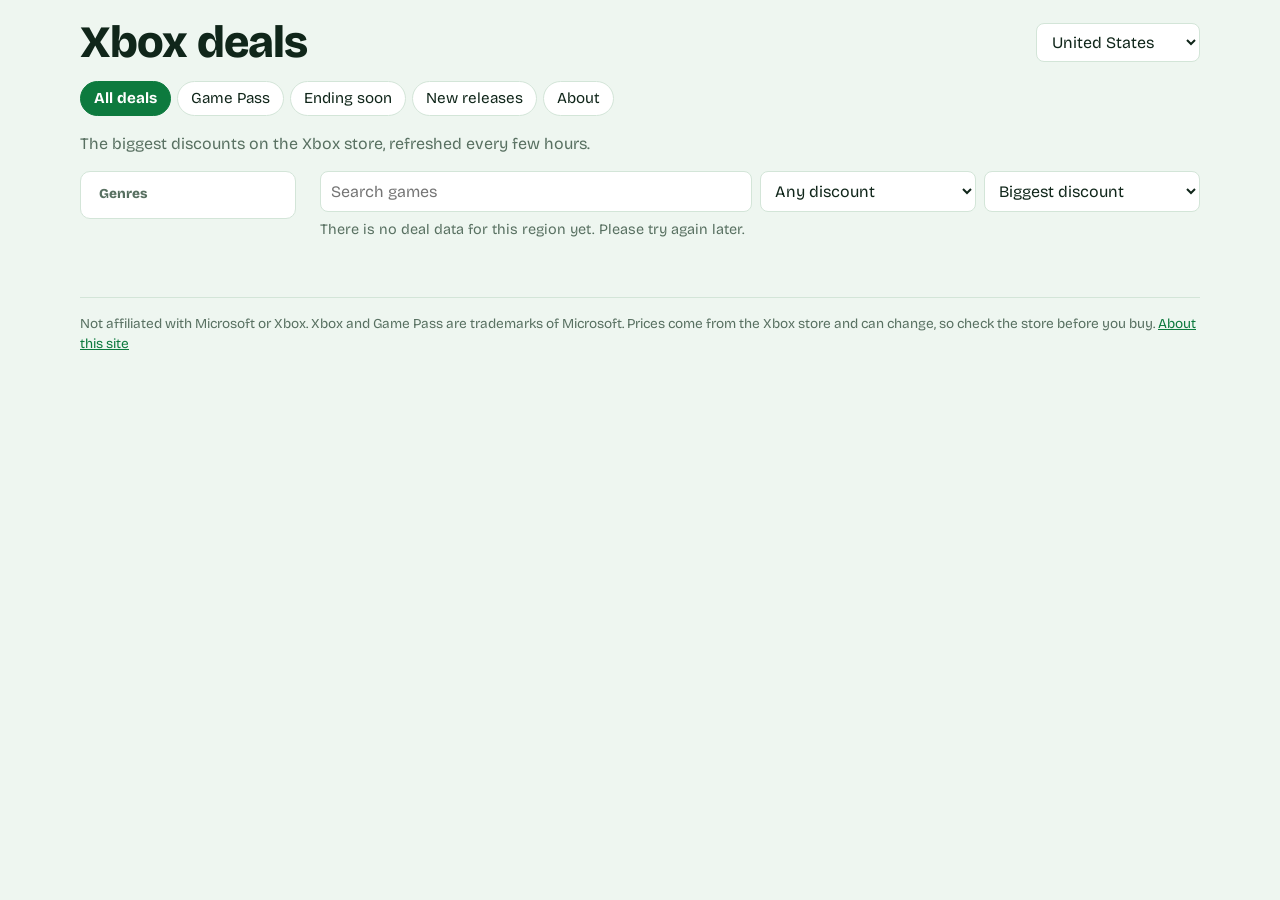
==== index.html @ 134c4889 "Add files via upload" ====
<!DOCTYPE html>
<html lang="en">
<head>
<meta charset="utf-8">
<meta name="viewport" content="width=device-width, initial-scale=1">
<title>Xbox deals | Xbox Deals</title>
<meta name="description" content="Browse the biggest current discounts on Xbox games, filtered by genre and region.">
<link rel="stylesheet" href="https://fonts.googleapis.com/css2?family=Bricolage+Grotesque:opsz,wght@12..96,500;12..96,800&display=swap">
<link rel="stylesheet" href="style.css">
</head>
<body data-view="all">
<div class="wrap">
  <header class="top">
    <h1>Xbox deals</h1>
    <select id="mk" aria-label="Region"></select>
  </header>
  <nav class="nav" aria-label="Pages"><a href="index.html" aria-current="page">All deals</a><a href="game-pass.html">Game Pass</a><a href="ending-soon.html">Ending soon</a><a href="new-releases.html">New releases</a><a href="about.html">About</a></nav>
  <p class="sub">The biggest discounts on the Xbox store, refreshed every few hours.</p>
  <div class="layout">
    <aside id="side" class="side" aria-label="Genres"><h2>Genres</h2><div id="genres"></div></aside>
    <div class="content">
      <button id="gtoggle" class="gtoggle" type="button">Genres: All</button>
      <div class="tools">
        <input id="q" type="search" placeholder="Search games" aria-label="Search games">
        <select id="min" aria-label="Minimum discount">
          <option value="0">Any discount</option><option value="25">25% or more</option>
          <option value="50">50% or more</option><option value="75">75% or more</option>
          <option value="90">90% or more</option>
        </select>
        <select id="sort" aria-label="Sort">
          <option value="pct">Biggest discount</option><option value="price">Lowest price</option>
          <option value="rc">Best selling (by rating count)</option><option value="new">Newest releases</option>
          <option value="end">Ending soon</option><option value="name">Name</option>
        </select>
      </div>
      <p id="meta" role="status"></p>
      <main id="grid"></main>
      <nav id="pager" class="pager" hidden aria-label="Result pages">
        <button id="prev">Previous</button><span id="pg"></span><button id="next">Next</button>
      </nav>
    </div>
  </div>
  <footer class="foot">Not affiliated with Microsoft or Xbox. Xbox and Game Pass are trademarks of Microsoft. Prices come from the Xbox store and can change, so check the store before you buy. <a href="about.html">About this site</a></footer>
</div>
<noscript>This site needs JavaScript to show the deals.</noscript>
<script src="site.js"></script>
</body>
</html>
---- style.css ----
:root{--bg:#eef6f0;--card:#fff;--ink:#10261a;--muted:#587061;--line:#d3e5d8;--accent:#0d7a3e;--on-accent:#fff;color-scheme:light}
@media (prefers-color-scheme:dark){:root{--bg:#0d1a12;--card:#14251b;--ink:#e5f2e9;--muted:#8fb09b;--line:#25392c;--accent:#4fd37f;--on-accent:#05210f;color-scheme:dark}}
*{box-sizing:border-box}
html,body{margin:0;background:var(--bg);color:var(--ink);font:16px/1.45 "Bricolage Grotesque",system-ui,-apple-system,"Segoe UI",Roboto,sans-serif}
.wrap{max-width:72rem;margin:0 auto;padding:1.25rem 1rem 3rem}
.top{display:flex;flex-wrap:wrap;align-items:center;justify-content:space-between;gap:.75rem;margin-bottom:1rem}
h1{margin:0;font-size:clamp(1.8rem,5vw,2.8rem);font-weight:800;letter-spacing:-.02em;line-height:1}
.layout{display:grid;grid-template-columns:13.5rem minmax(0,1fr);gap:1.5rem;align-items:start}
.side{position:sticky;top:1rem;max-height:calc(100vh - 2rem);overflow-y:auto;background:var(--card);border:1px solid var(--line);border-radius:10px;padding:.5rem}
.side h2{margin:.25rem .6rem .4rem;font-size:.85rem;font-weight:800;color:var(--muted)}
.gbtn{display:flex;justify-content:space-between;gap:.5rem;width:100%;text-align:left;border:0;background:transparent;border-radius:6px;padding:.4rem .6rem;font-size:.95rem}
.gbtn span{color:var(--muted);font-variant-numeric:tabular-nums}
.gbtn:hover{background:var(--bg)}
.gbtn[aria-current=true]{background:var(--accent);color:var(--on-accent);font-weight:700}
.gbtn[aria-current=true] span{color:inherit;opacity:.8}
.gtoggle{display:none}
.tools{display:grid;grid-template-columns:2fr 1fr 1fr;gap:.5rem;margin-bottom:.5rem}
.row{display:flex;gap:.5rem;align-items:center}
input,select,button{font:inherit;color:inherit;background:var(--card);border:1px solid var(--line);border-radius:8px;padding:.5rem .65rem;min-width:0}
button{cursor:pointer;font-weight:500}
button.primary{background:var(--accent);border-color:var(--accent);color:var(--on-accent)}
button:disabled{opacity:.6;cursor:progress}
input:focus-visible,select:focus-visible,button:focus-visible,a:focus-visible{outline:2px solid var(--accent);outline-offset:2px}
#meta{margin:.25rem 0 1rem;color:var(--muted);font-size:.9rem;min-height:1.3em}
#grid{display:grid;grid-template-columns:repeat(auto-fill,minmax(10.5rem,1fr));gap:1rem}
.card{background:var(--card);border:1px solid var(--line);border-radius:10px;overflow:hidden;display:flex;flex-direction:column}
.poster{position:relative;display:block;aspect-ratio:2/3;background:var(--line)}
.poster img{width:100%;height:100%;object-fit:cover;display:block}
.tag{position:absolute;left:.4rem;top:.4rem;background:var(--accent);color:var(--on-accent);font-weight:800;font-size:.85rem;line-height:1;padding:.25rem .4rem;border-radius:4px}
.gp{position:absolute;left:.5rem;bottom:.5rem;background:var(--ink);color:var(--bg);font-weight:800;font-size:.75rem;line-height:1;padding:.3rem .45rem;border-radius:4px}
.info{padding:.65rem .7rem .8rem;display:flex;flex-direction:column;gap:.15rem;flex:1}
.name{font-weight:800;color:var(--ink);text-decoration:none;overflow-wrap:anywhere;line-height:1.2}
.name:hover{color:var(--accent)}
.pub{font-size:.8rem;color:var(--muted)}
.price{margin-top:auto;padding-top:.4rem;display:flex;align-items:baseline;gap:.5rem}
.price strong{font-size:1.2rem}
.price s{color:var(--muted);font-size:.9rem}
.end{font-size:.8rem;color:var(--muted)}
.msg{grid-column:1/-1;margin:0;padding:2rem 1rem;text-align:center;color:var(--muted)}
.pager{display:flex;justify-content:center;align-items:center;gap:1rem;margin-top:1.5rem}
.pager[hidden]{display:none}
@media (max-width:48rem){.layout{grid-template-columns:1fr}.side{display:none;position:static;max-height:none}.side.open{display:block;margin-bottom:.75rem}.gtoggle{display:inline-block;margin-bottom:.75rem}}
@media (max-width:34rem){.tools{grid-template-columns:1fr 1fr}.tools input{grid-column:1/-1}}
.nav{display:flex;flex-wrap:wrap;gap:.4rem;margin-bottom:1rem}
.nav a{padding:.35rem .8rem;border:1px solid var(--line);border-radius:999px;background:var(--card);color:var(--ink);text-decoration:none;font-size:.95rem}
.nav a:hover{border-color:var(--accent)}
.nav a[aria-current=page]{background:var(--accent);border-color:var(--accent);color:var(--on-accent);font-weight:700}
.sub{margin:0 0 1rem;color:var(--muted)}
.foot{margin-top:2.5rem;padding-top:1rem;border-top:1px solid var(--line);color:var(--muted);font-size:.85rem}
.foot a{color:var(--accent)}
.prose{max-width:42rem}
.prose h2{margin:1.5rem 0 .4rem;font-size:1.2rem}
.prose p{margin:.4rem 0}
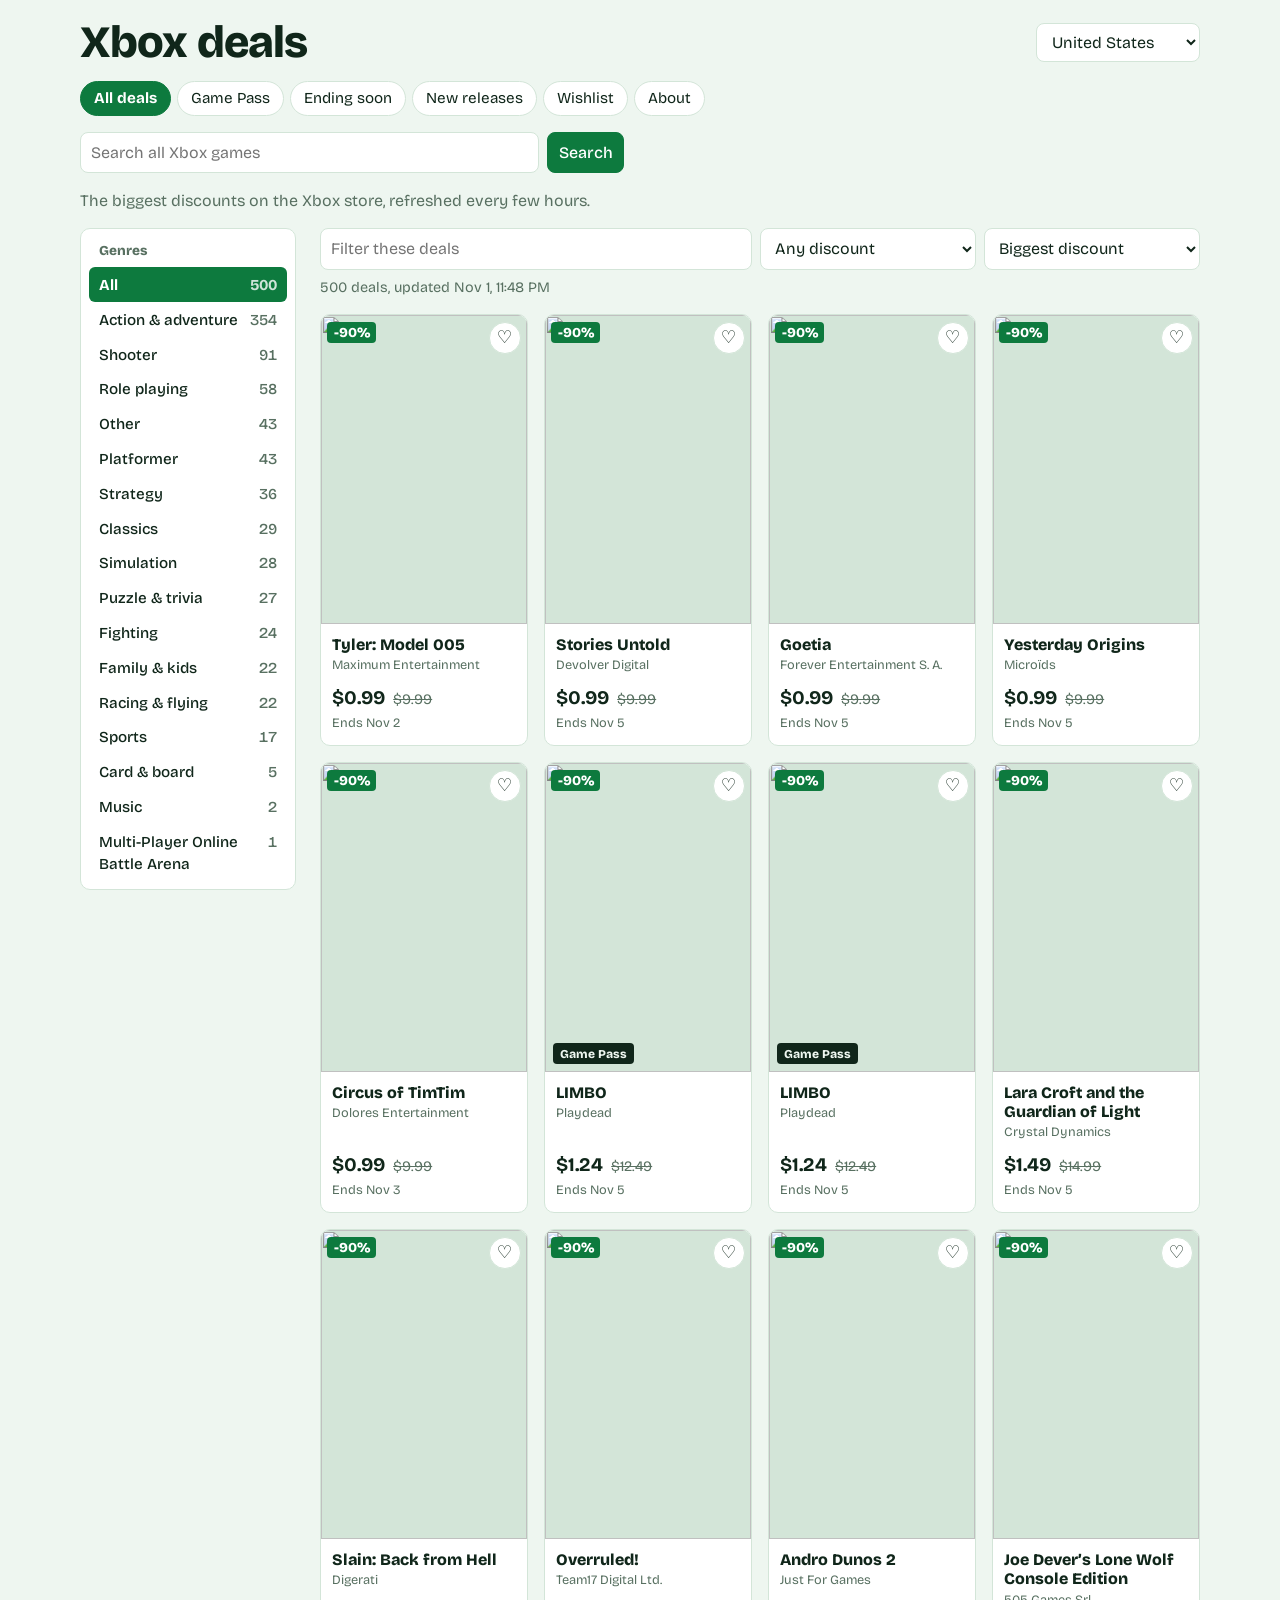
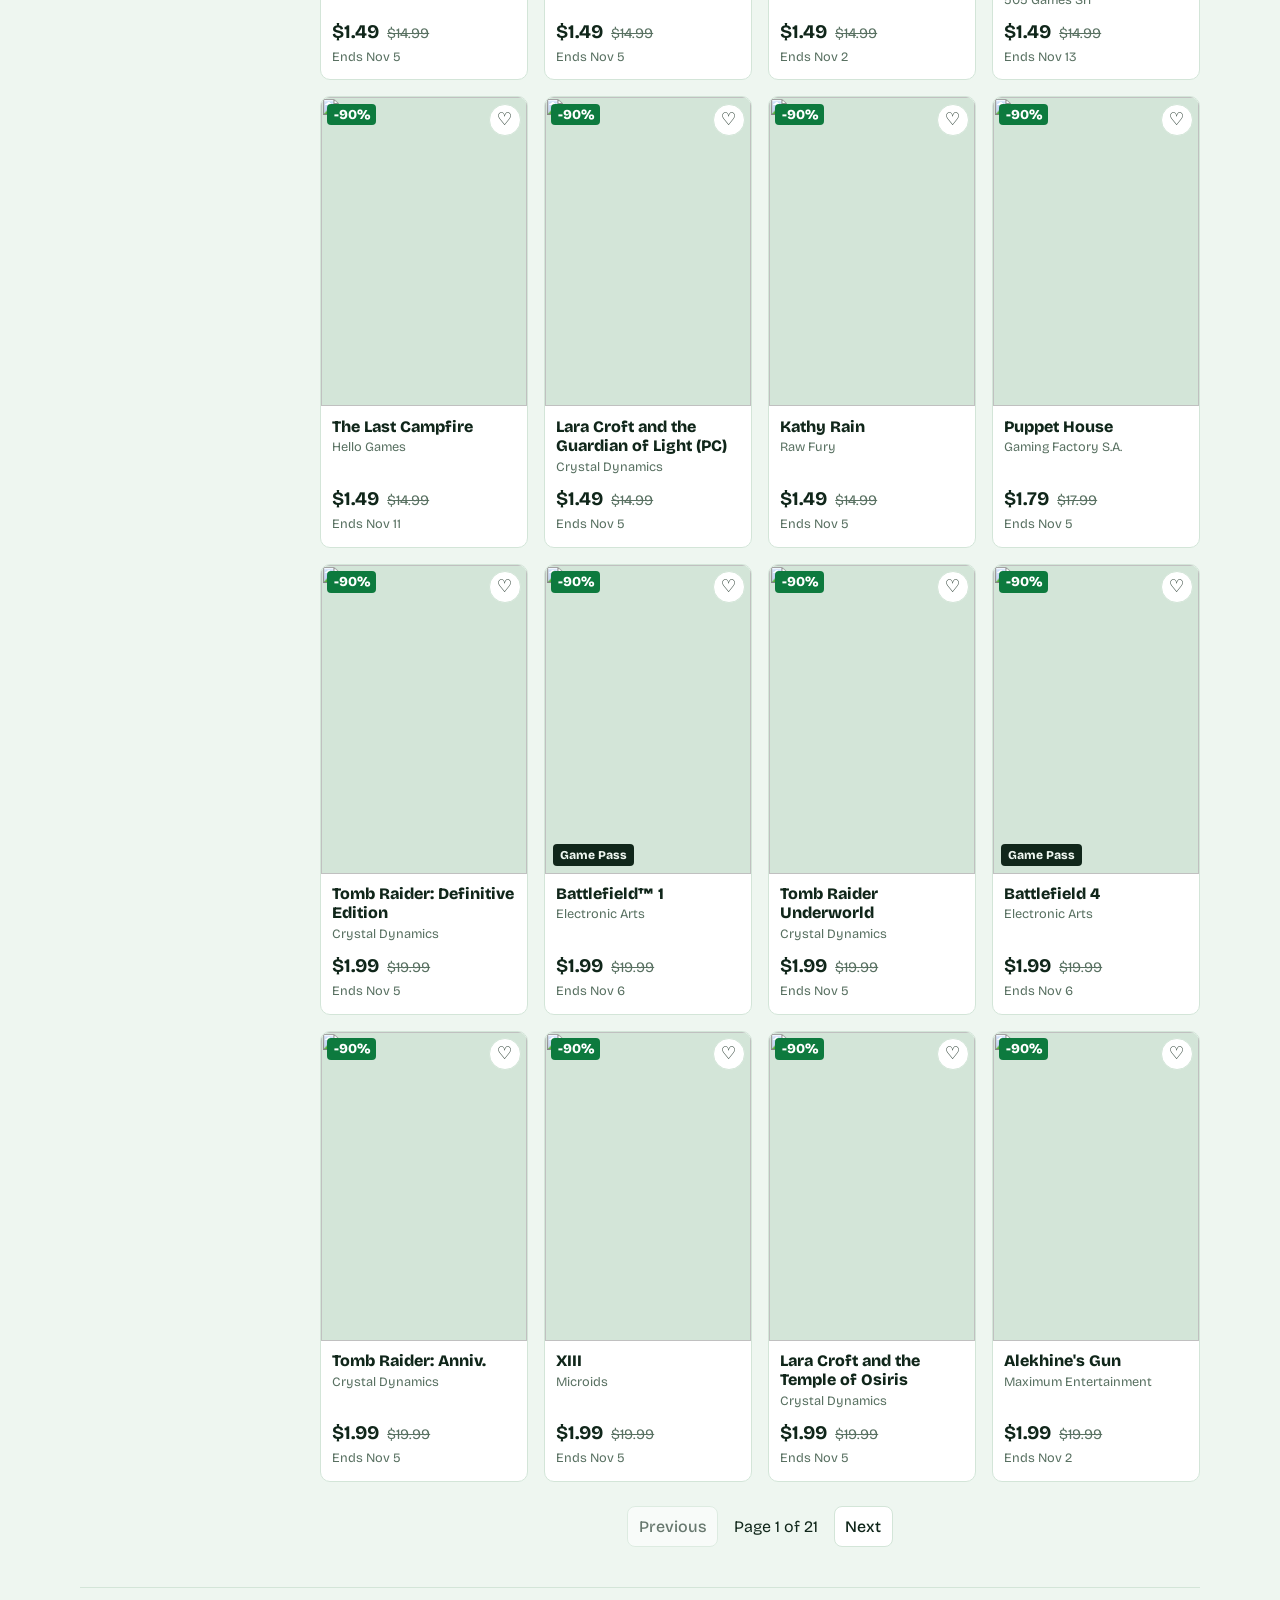
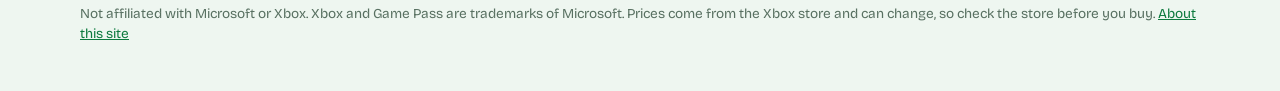
==== commit ecb80795: "Add files via upload" ====
--- a/index.html
+++ b/index.html
@@ -14,14 +14,18 @@
     <h1>Xbox deals</h1>
     <select id="mk" aria-label="Region"></select>
   </header>
-  <nav class="nav" aria-label="Pages"><a href="index.html" aria-current="page">All deals</a><a href="game-pass.html">Game Pass</a><a href="ending-soon.html">Ending soon</a><a href="new-releases.html">New releases</a><a href="about.html">About</a></nav>
+  <nav class="nav" aria-label="Pages"><a href="index.html" aria-current="page">All deals</a><a href="game-pass.html">Game Pass</a><a href="ending-soon.html">Ending soon</a><a href="new-releases.html">New releases</a><a href="wishlist.html">Wishlist</a><a href="about.html">About</a></nav>
+  <form class="gsearch" action="search.html" method="get" role="search">
+    <input name="q" type="search" placeholder="Search all Xbox games" aria-label="Search all Xbox games">
+    <button class="primary" type="submit">Search</button>
+  </form>
   <p class="sub">The biggest discounts on the Xbox store, refreshed every few hours.</p>
   <div class="layout">
     <aside id="side" class="side" aria-label="Genres"><h2>Genres</h2><div id="genres"></div></aside>
     <div class="content">
       <button id="gtoggle" class="gtoggle" type="button">Genres: All</button>
       <div class="tools">
-        <input id="q" type="search" placeholder="Search games" aria-label="Search games">
+        <input id="q" type="search" placeholder="Filter these deals" aria-label="Filter these deals">
         <select id="min" aria-label="Minimum discount">
           <option value="0">Any discount</option><option value="25">25% or more</option>
           <option value="50">50% or more</option><option value="75">75% or more</option>
@@ -43,6 +47,7 @@
   <footer class="foot">Not affiliated with Microsoft or Xbox. Xbox and Game Pass are trademarks of Microsoft. Prices come from the Xbox store and can change, so check the store before you buy. <a href="about.html">About this site</a></footer>
 </div>
 <noscript>This site needs JavaScript to show the deals.</noscript>
+<script src="common.js"></script>
 <script src="site.js"></script>
 </body>
 </html>
--- a/style.css
+++ b/style.css
@@ -51,3 +51,9 @@
 .prose{max-width:42rem}
 .prose h2{margin:1.5rem 0 .4rem;font-size:1.2rem}
 .prose p{margin:.4rem 0}
+.card{position:relative}
+.heart{position:absolute;top:.4rem;right:.4rem;width:2rem;height:2rem;padding:0;border-radius:50%;font-size:1.1rem;line-height:1;display:grid;place-items:center;background:var(--card);border:1px solid var(--line);color:var(--ink)}
+.heart[aria-pressed=true]{color:#d6336c;border-color:#d6336c}
+.gsearch{display:flex;gap:.5rem;margin-bottom:1rem;max-width:34rem}
+.gsearch input{flex:1}
+.gsearch button{white-space:nowrap}
